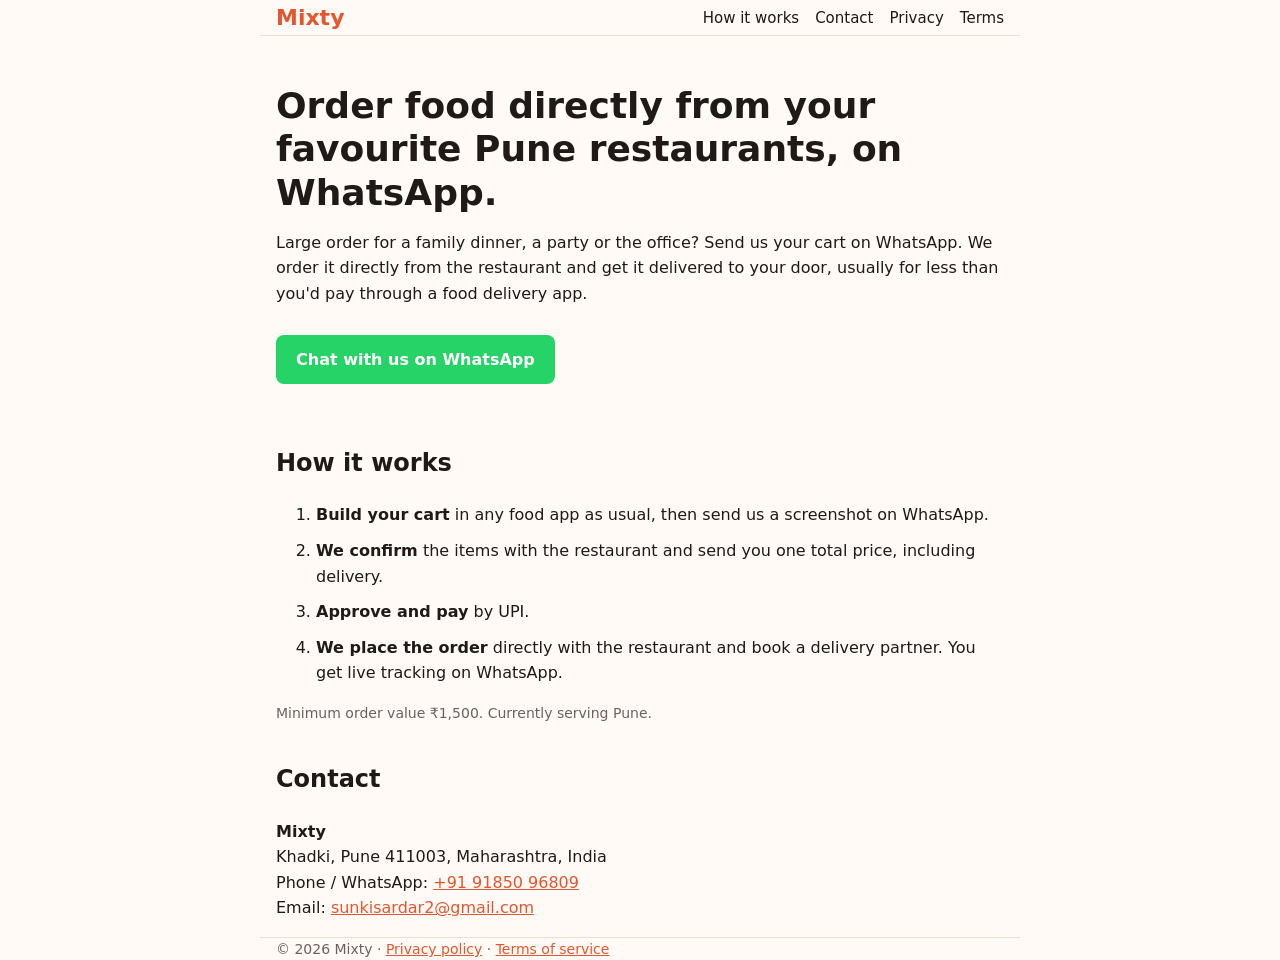
==== index.html @ 7c83c4ea "Mixty website: home, privacy policy, terms" ====
<!doctype html>
<html lang="en">
<head>
<meta charset="utf-8">
<meta name="viewport" content="width=device-width, initial-scale=1">
<title>Mixty — Order food directly from Pune restaurants on WhatsApp</title>
<meta name="description" content="Mixty lets you order food directly from Pune restaurants over WhatsApp, delivered to your door.">
<link rel="stylesheet" href="style.css">
</head>
<body>
<header class="wrap">
  <div class="brand">Mixty</div>
  <nav><a href="#how">How it works</a><a href="#contact">Contact</a><a href="privacy.html">Privacy</a><a href="terms.html">Terms</a></nav>
</header>

<main class="wrap">
  <section class="hero">
    <h1>Order food directly from your favourite Pune restaurants, on WhatsApp.</h1>
    <p>Large order for a family dinner, a party or the office? Send us your cart on WhatsApp. We order it directly from the restaurant and get it delivered to your door, usually for less than you'd pay through a food delivery app.</p>
    <a class="btn" href="https://wa.me/919185096809?text=Hi">Chat with us on WhatsApp</a>
  </section>

  <section id="how">
    <h2>How it works</h2>
    <ol class="steps">
      <li><b>Build your cart</b> in any food app as usual, then send us a screenshot on WhatsApp.</li>
      <li><b>We confirm</b> the items with the restaurant and send you one total price, including delivery.</li>
      <li><b>Approve and pay</b> by UPI.</li>
      <li><b>We place the order</b> directly with the restaurant and book a delivery partner. You get live tracking on WhatsApp.</li>
    </ol>
    <p class="note">Minimum order value ₹1,500. Currently serving Pune.</p>
  </section>

  <section id="contact">
    <h2>Contact</h2>
    <p><b>Mixty</b><br>Khadki, Pune 411003, Maharashtra, India<br>
    Phone / WhatsApp: <a href="tel:+919185096809">+91 91850 96809</a><br>
    Email: <a href="mailto:sunkisardar2@gmail.com">sunkisardar2@gmail.com</a></p>
  </section>
</main>

<footer class="wrap">© 2026 Mixty · <a href="privacy.html">Privacy policy</a> · <a href="terms.html">Terms of service</a></footer>
</body>
</html>
---- style.css ----
:root { --bg:#fffaf5; --fg:#1f1a17; --muted:#6b625b; --accent:#e4572e; --line:#eadfd5; }
* { box-sizing:border-box; }
body { margin:0; background:var(--bg); color:var(--fg); font:16px/1.6 system-ui,-apple-system,"Segoe UI",Roboto,sans-serif; }
.wrap { max-width:760px; margin:0 auto; padding:0 16px; }
header { display:flex; justify-content:space-between; align-items:center; flex-wrap:wrap; gap:8px; padding-top:20px; padding-bottom:20px; border-bottom:1px solid var(--line); }
.brand { font-weight:800; font-size:22px; color:var(--accent); text-decoration:none; }
nav a { margin-left:16px; color:var(--fg); text-decoration:none; font-size:15px; }
nav a:first-child { margin-left:0; }
a { color:var(--accent); }
.hero { padding:48px 0 24px; }
h1 { font-size:clamp(26px,5vw,36px); line-height:1.2; margin:0 0 16px; }
h2 { margin-top:36px; }
.btn { display:inline-block; margin-top:12px; background:#25d366; color:#fff; padding:12px 20px; border-radius:8px; text-decoration:none; font-weight:600; }
.steps li { margin-bottom:10px; }
.note { color:var(--muted); font-size:14px; }
.doc h2 { font-size:20px; }
footer { padding-top:32px; padding-bottom:32px; margin-top:48px; border-top:1px solid var(--line); color:var(--muted); font-size:14px; }
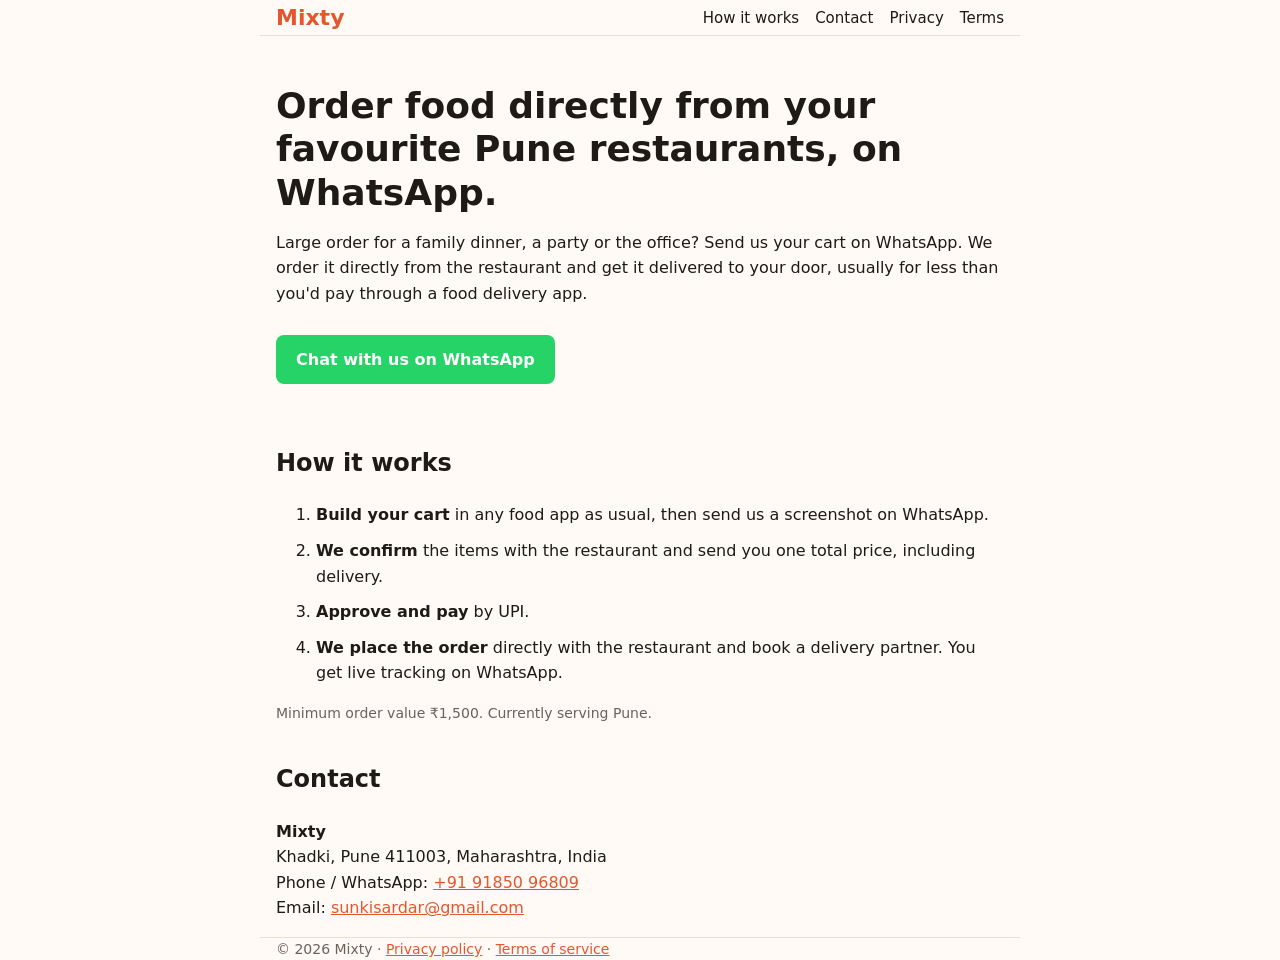
==== commit cb01e1f0: "Fix contact email" ====
--- a/index.html
+++ b/index.html
@@ -35,7 +35,7 @@
     <h2>Contact</h2>
     <p><b>Mixty</b><br>Khadki, Pune 411003, Maharashtra, India<br>
     Phone / WhatsApp: <a href="tel:+919185096809">+91 91850 96809</a><br>
-    Email: <a href="mailto:sunkisardar2@gmail.com">sunkisardar2@gmail.com</a></p>
+    Email: <a href="mailto:sunkisardar@gmail.com">sunkisardar@gmail.com</a></p>
   </section>
 </main>
 
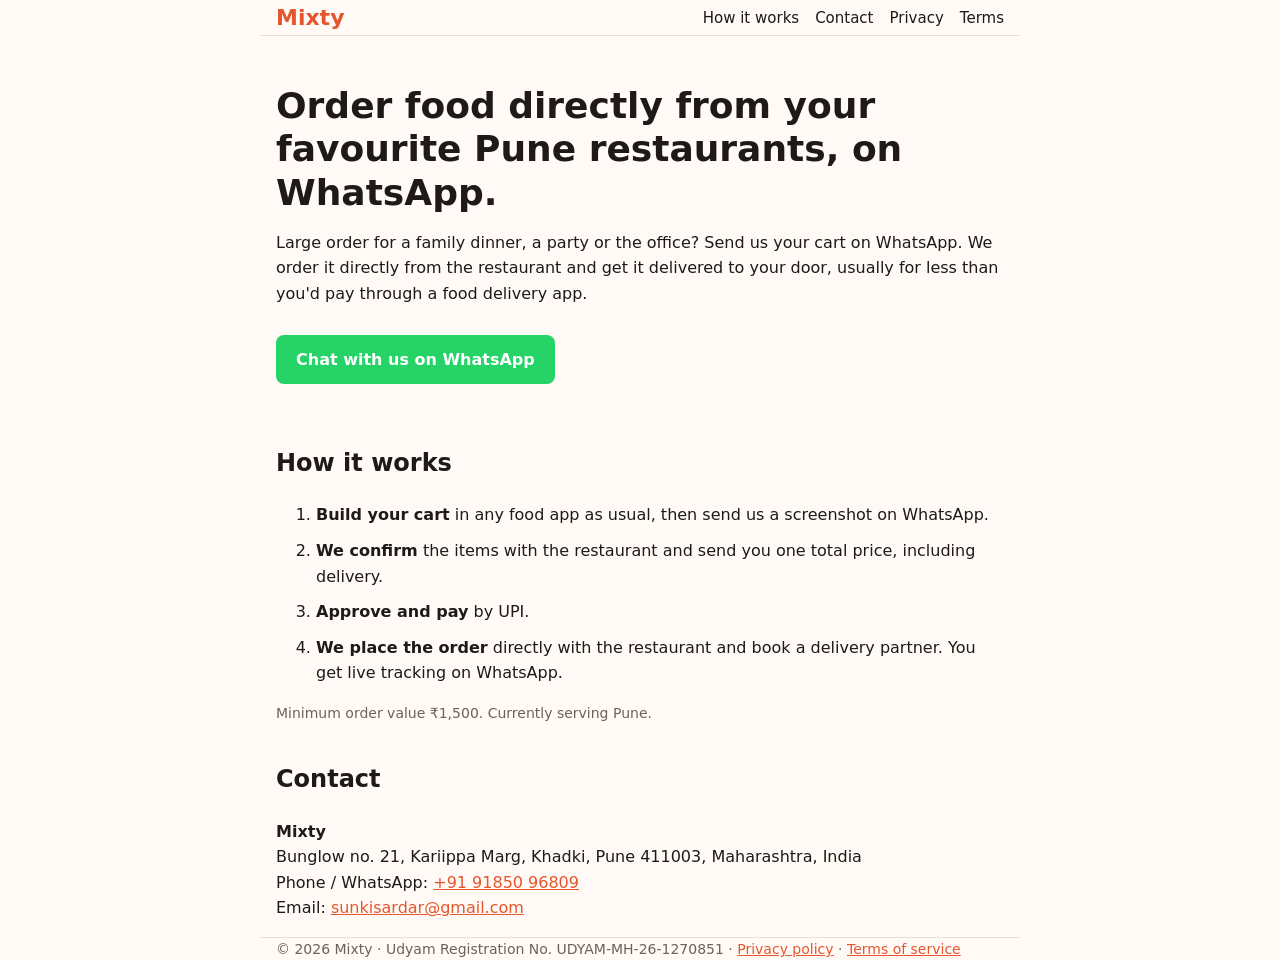
==== commit 51f156e7: "Add registered address and Udyam number" ====
--- a/index.html
+++ b/index.html
@@ -33,12 +33,12 @@
 
   <section id="contact">
     <h2>Contact</h2>
-    <p><b>Mixty</b><br>Khadki, Pune 411003, Maharashtra, India<br>
+    <p><b>Mixty</b><br>Bunglow no. 21, Kariippa Marg, Khadki, Pune 411003, Maharashtra, India<br>
     Phone / WhatsApp: <a href="tel:+919185096809">+91 91850 96809</a><br>
     Email: <a href="mailto:sunkisardar@gmail.com">sunkisardar@gmail.com</a></p>
   </section>
 </main>
 
-<footer class="wrap">© 2026 Mixty · <a href="privacy.html">Privacy policy</a> · <a href="terms.html">Terms of service</a></footer>
+<footer class="wrap">© 2026 Mixty · Udyam Registration No. UDYAM-MH-26-1270851 · <a href="privacy.html">Privacy policy</a> · <a href="terms.html">Terms of service</a></footer>
 </body>
 </html>
